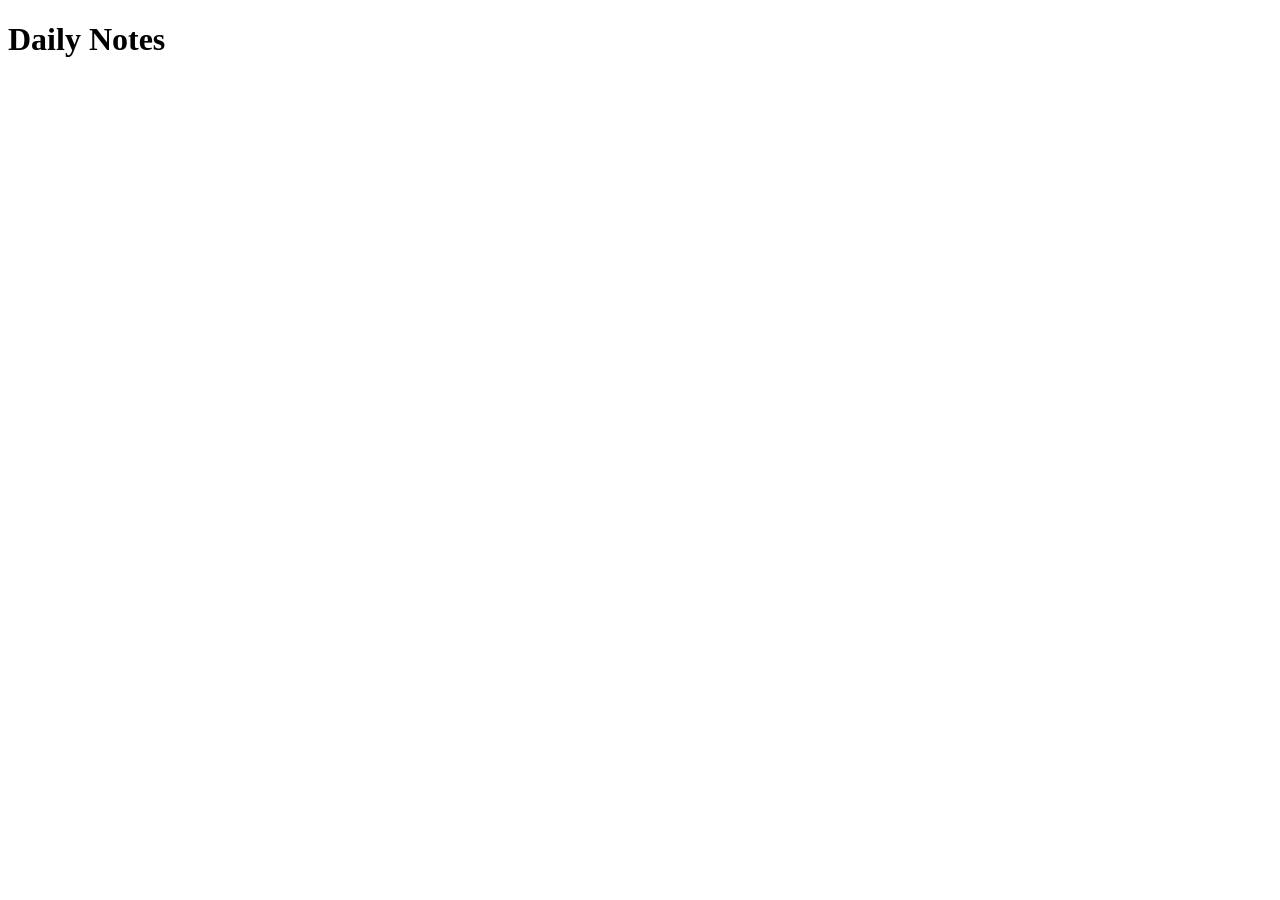
==== index.html @ c2ef5deb "Step 1: project setup and page skeleton" ====
<!DOCTYPE html>
<html lang="en">

<head>
    <meta charset="UTF-8">
    <meta name="viewport" content="width=device-width, initial-scale=1">
    <title>Daily Notes</title>
</head>

<body>
    <h1>Daily Notes</h1>
</body>

</html>
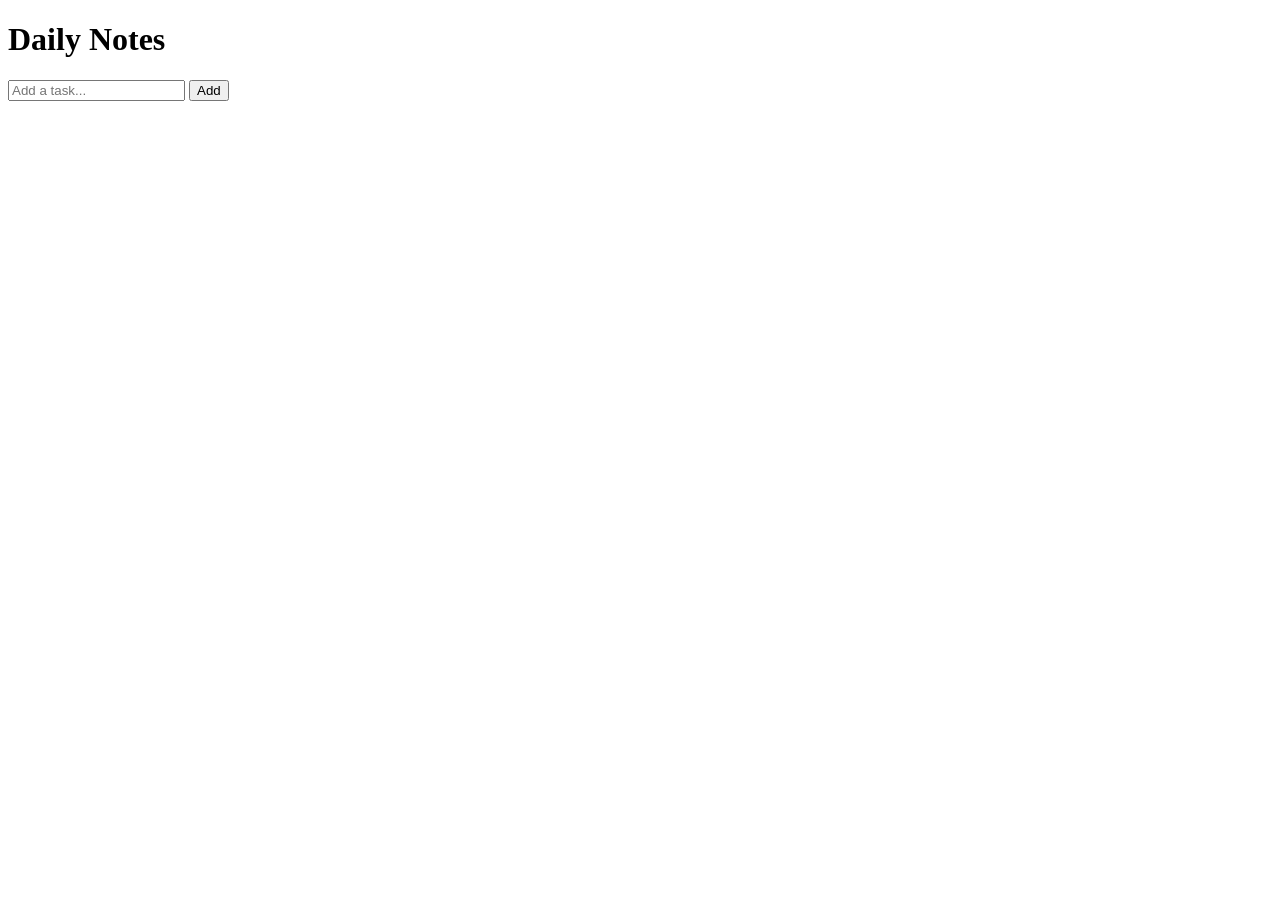
==== commit d6ecf30b: "Step 2: add, tick and save tasks with localStorage" ====
--- a/index.html
+++ b/index.html
@@ -9,6 +9,15 @@
 
 <body>
     <h1>Daily Notes</h1>
+
+    <form id="task-form">
+        <input id="task-input" type="text" placeholder="Add a task..." required>
+        <button type="submit">Add</button>
+    </form>
+
+    <ul id="task-list"></ul>
+
+    <script src="app.js"></script>
 </body>
 
 </html>
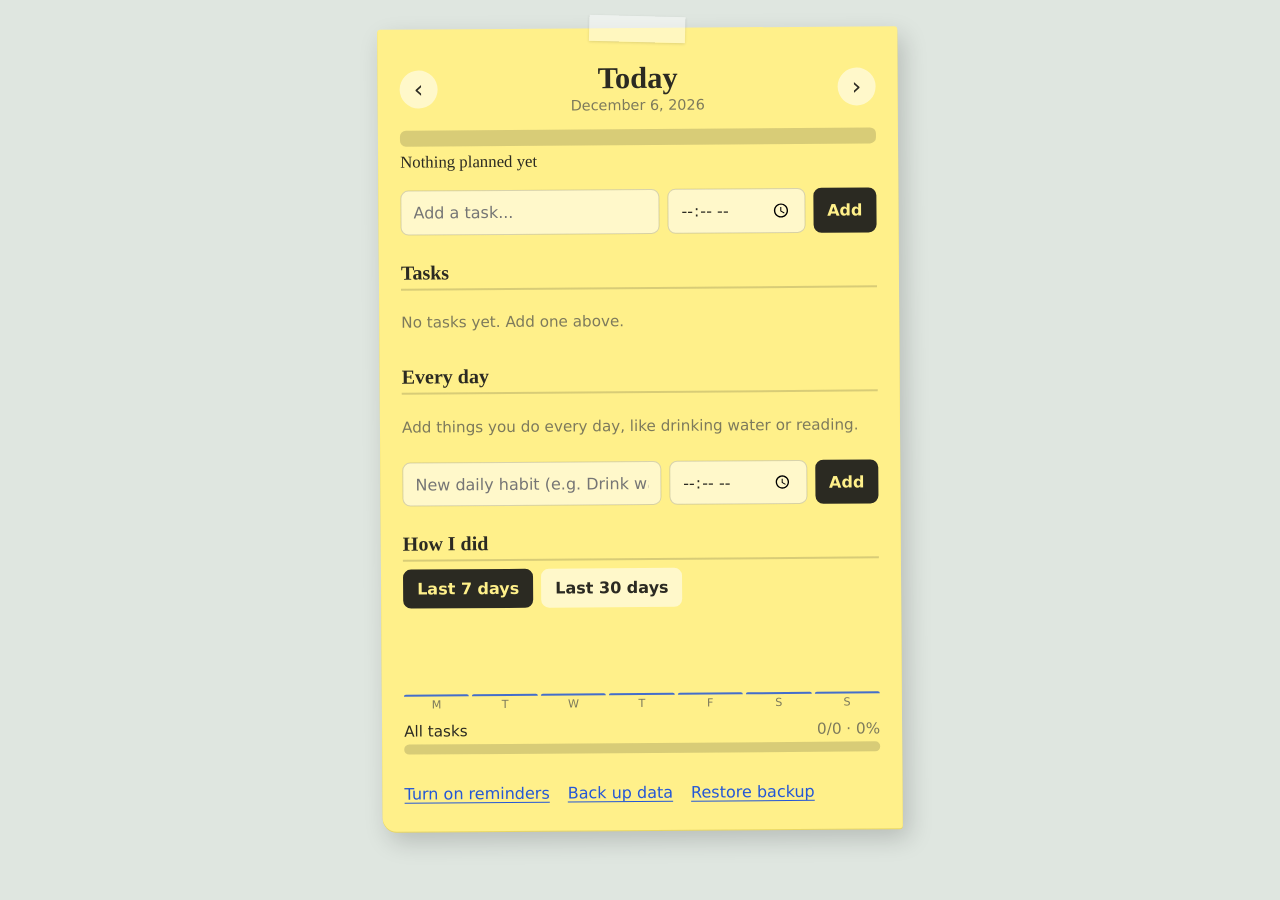
==== commit 31c0c3c5: "Full app: days, habits, reports, reminders, backup, PWA" ====
--- a/index.html
+++ b/index.html
@@ -4,19 +4,75 @@
 <head>
     <meta charset="UTF-8">
     <meta name="viewport" content="width=device-width, initial-scale=1">
+    <meta name="theme-color" content="#fff08a">
     <title>Daily Notes</title>
+    <link rel="manifest" href="manifest.json">
+    <link rel="apple-touch-icon" href="icon-192.png">
+    <link rel="stylesheet" href="style.css">
 </head>
 
 <body>
-    <h1>Daily Notes</h1>
+    <main class="note">
+        <div class="tape"></div>
 
-    <form id="task-form">
-        <input id="task-input" type="text" placeholder="Add a task..." required>
-        <button type="submit">Add</button>
-    </form>
+        <header>
+            <div class="daynav">
+                <button id="prev" class="icon-btn" title="Previous day">&lsaquo;</button>
+                <div class="daytitle">
+                    <h1 id="day-label">Today</h1>
+                    <p id="day-date"></p>
+                </div>
+                <button id="next" class="icon-btn" title="Next day">&rsaquo;</button>
+            </div>
+            <button id="today-btn" class="link" hidden>Back to today</button>
 
-    <ul id="task-list"></ul>
+            <div class="meter big">
+                <div id="bar"></div>
+            </div>
+            <p id="progress-text"></p>
+        </header>
 
+        <form id="task-form" class="add-row">
+            <input id="task-input" type="text" placeholder="Add a task..." autocomplete="off" required>
+            <input id="task-time" type="time" title="Reminder time (optional)">
+            <button type="submit">Add</button>
+        </form>
+
+        <section>
+            <h2>Tasks</h2>
+            <ul id="task-list"></ul>
+            <button id="carry-btn" class="link" hidden></button>
+        </section>
+
+        <section>
+            <h2>Every day</h2>
+            <ul id="habit-list"></ul>
+            <form id="habit-form" class="add-row">
+                <input id="habit-input" type="text" placeholder="New daily habit (e.g. Drink water)" autocomplete="off"
+                    required>
+                <input id="habit-time" type="time" title="Reminder time (optional)">
+                <button type="submit">Add</button>
+            </form>
+        </section>
+
+        <section>
+            <h2>How I did</h2>
+            <div class="tabs">
+                <button data-range="7" class="active">Last 7 days</button>
+                <button data-range="30">Last 30 days</button>
+            </div>
+            <div id="report"></div>
+        </section>
+
+        <footer>
+            <button id="notify-btn" class="link">Turn on reminders</button>
+            <button id="export-btn" class="link">Back up data</button>
+            <button id="import-btn" class="link">Restore backup</button>
+            <input id="import-file" type="file" accept="application/json" hidden>
+        </footer>
+    </main>
+
+    <div id="toast" role="status" hidden></div>
     <script src="app.js"></script>
 </body>
 
--- a/style.css
+++ b/style.css
@@ -0,0 +1,359 @@
+:root {
+    --desk: #dfe6e0;
+    --note: #fff08a;
+    --note-edge: #e9d764;
+    --ink: #2b2a22;
+    --muted: #7d7a5c;
+    --pen: #2457d6;
+    --line: rgba(43, 42, 34, 0.18);
+    --field: rgba(255, 255, 255, 0.55);
+    --hand: "Segoe Print", "Bradley Hand", "Chalkboard SE", "Comic Sans MS", cursive;
+}
+
+@media (prefers-color-scheme: dark) {
+    :root {
+        --desk: #1b2124;
+        --note: #4b4522;
+        --note-edge: #5d5629;
+        --ink: #f6eeb8;
+        --muted: #b9b07a;
+        --pen: #8fb0ff;
+        --line: rgba(246, 238, 184, 0.2);
+        --field: rgba(0, 0, 0, 0.25);
+    }
+}
+
+* {
+    box-sizing: border-box;
+}
+
+body {
+    margin: 0;
+    min-height: 100vh;
+    background: var(--desk);
+    color: var(--ink);
+    font-family: system-ui, -apple-system, "Segoe UI", Roboto, sans-serif;
+    padding: 28px 14px 48px;
+}
+
+.note {
+    position: relative;
+    max-width: 520px;
+    margin: 0 auto;
+    padding: 34px 22px 22px;
+    background: var(--note);
+    border-radius: 3px 3px 3px 14px;
+    box-shadow: 0 1px 0 var(--note-edge), 6px 10px 24px rgba(0, 0, 0, 0.18);
+    transform: rotate(-0.4deg);
+}
+
+.tape {
+    position: absolute;
+    top: -12px;
+    left: 50%;
+    width: 96px;
+    height: 26px;
+    margin-left: -48px;
+    background: rgba(255, 255, 255, 0.45);
+    transform: rotate(2deg);
+    box-shadow: 0 1px 3px rgba(0, 0, 0, 0.12);
+}
+
+h1,
+h2 {
+    font-family: var(--hand);
+    font-weight: 700;
+    margin: 0;
+}
+
+h1 {
+    font-size: 1.9rem;
+    line-height: 1.1;
+}
+
+h2 {
+    font-size: 1.25rem;
+    margin: 26px 0 8px;
+    padding-bottom: 4px;
+    border-bottom: 2px solid var(--line);
+}
+
+.daynav {
+    display: flex;
+    align-items: center;
+    justify-content: space-between;
+    gap: 8px;
+}
+
+.daytitle {
+    text-align: center;
+    flex: 1;
+}
+
+.daytitle p {
+    margin: 2px 0 0;
+    color: var(--muted);
+    font-size: 0.9rem;
+}
+
+.icon-btn {
+    width: 38px;
+    height: 38px;
+    border: 0;
+    border-radius: 50%;
+    background: var(--field);
+    color: var(--ink);
+    font-size: 1.5rem;
+    line-height: 1;
+    cursor: pointer;
+}
+
+.meter {
+    height: 10px;
+    background: var(--line);
+    border-radius: 6px;
+    overflow: hidden;
+}
+
+.meter.big {
+    height: 16px;
+    margin-top: 16px;
+}
+
+.meter>div {
+    height: 100%;
+    width: 0;
+    background: var(--pen);
+    border-radius: 6px;
+    transition: width 0.35s ease;
+}
+
+#progress-text {
+    margin: 6px 0 0;
+    font-family: var(--hand);
+    font-size: 1.05rem;
+}
+
+.add-row {
+    display: flex;
+    gap: 8px;
+    margin-top: 18px;
+}
+
+.add-row input[type="text"] {
+    flex: 1;
+    min-width: 0;
+}
+
+input[type="text"],
+input[type="time"] {
+    padding: 10px 12px;
+    border: 1px solid var(--line);
+    border-radius: 8px;
+    background: var(--field);
+    color: var(--ink);
+    font: inherit;
+}
+
+button {
+    font: inherit;
+    color: inherit;
+}
+
+.add-row button,
+.tabs button {
+    padding: 10px 14px;
+    border: 0;
+    border-radius: 8px;
+    background: var(--ink);
+    color: var(--note);
+    cursor: pointer;
+    font-weight: 600;
+}
+
+.link {
+    background: none;
+    border: 0;
+    padding: 6px 0;
+    color: var(--pen);
+    cursor: pointer;
+    text-decoration: underline;
+    text-underline-offset: 3px;
+}
+
+ul {
+    list-style: none;
+    margin: 0;
+    padding: 0;
+}
+
+li {
+    display: flex;
+    align-items: center;
+    gap: 10px;
+    padding: 9px 0;
+    border-bottom: 1px dashed var(--line);
+}
+
+li input[type="checkbox"] {
+    width: 20px;
+    height: 20px;
+    accent-color: var(--pen);
+    flex: none;
+}
+
+li .label {
+    flex: 1;
+    word-break: break-word;
+}
+
+li.done .label {
+    text-decoration: line-through;
+    color: var(--muted);
+}
+
+.badge {
+    font-size: 0.8rem;
+    padding: 2px 7px;
+    border-radius: 10px;
+    background: var(--field);
+    color: var(--muted);
+    white-space: nowrap;
+}
+
+.del {
+    border: 0;
+    background: none;
+    color: var(--muted);
+    font-size: 1.2rem;
+    cursor: pointer;
+    padding: 2px 6px;
+}
+
+.empty {
+    color: var(--muted);
+    font-size: 0.95rem;
+    padding: 8px 0;
+}
+
+.tabs {
+    display: flex;
+    gap: 8px;
+    margin-bottom: 12px;
+}
+
+.tabs button {
+    background: var(--field);
+    color: var(--ink);
+}
+
+.tabs button.active {
+    background: var(--ink);
+    color: var(--note);
+}
+
+.row {
+    margin: 12px 0;
+}
+
+.row-top {
+    display: flex;
+    justify-content: space-between;
+    gap: 8px;
+    font-size: 0.95rem;
+    margin-bottom: 4px;
+}
+
+.row-top span:last-child {
+    color: var(--muted);
+    white-space: nowrap;
+}
+
+.chart {
+    display: flex;
+    align-items: stretch;
+    gap: 3px;
+    height: 90px;
+    margin: 8px 0 4px;
+}
+
+.chart .col {
+    flex: 1;
+    display: flex;
+    flex-direction: column;
+    align-items: center;
+}
+
+.chart .barwrap {
+    flex: 1;
+    width: 100%;
+    display: flex;
+    align-items: flex-end;
+}
+
+.chart .bar {
+    width: 100%;
+    background: var(--pen);
+    border-radius: 3px 3px 0 0;
+    min-height: 2px;
+    opacity: 0.85;
+}
+
+.chart small {
+    font-size: 0.7rem;
+    color: var(--muted);
+    margin-top: 2px;
+    height: 12px;
+}
+
+footer {
+    margin-top: 24px;
+    display: flex;
+    flex-wrap: wrap;
+    gap: 4px 18px;
+}
+
+#toast {
+    position: fixed;
+    left: 50%;
+    bottom: 24px;
+    transform: translateX(-50%);
+    max-width: 90%;
+    padding: 12px 18px;
+    background: var(--ink);
+    color: var(--note);
+    border-radius: 10px;
+    box-shadow: 0 6px 20px rgba(0, 0, 0, 0.3);
+    z-index: 10;
+}
+
+button:focus-visible,
+input:focus-visible {
+    outline: 2px solid var(--pen);
+    outline-offset: 2px;
+}
+
+@media (max-width: 480px) {
+    .note {
+        transform: none;
+        padding: 30px 16px 18px;
+    }
+
+    .add-row {
+        flex-wrap: wrap;
+    }
+
+    .add-row input[type="text"] {
+        flex-basis: 100%;
+    }
+
+    .add-row input[type="time"] {
+        flex: 1;
+    }
+}
+
+@media (prefers-reduced-motion: reduce) {
+    .meter>div {
+        transition: none;
+    }
+}
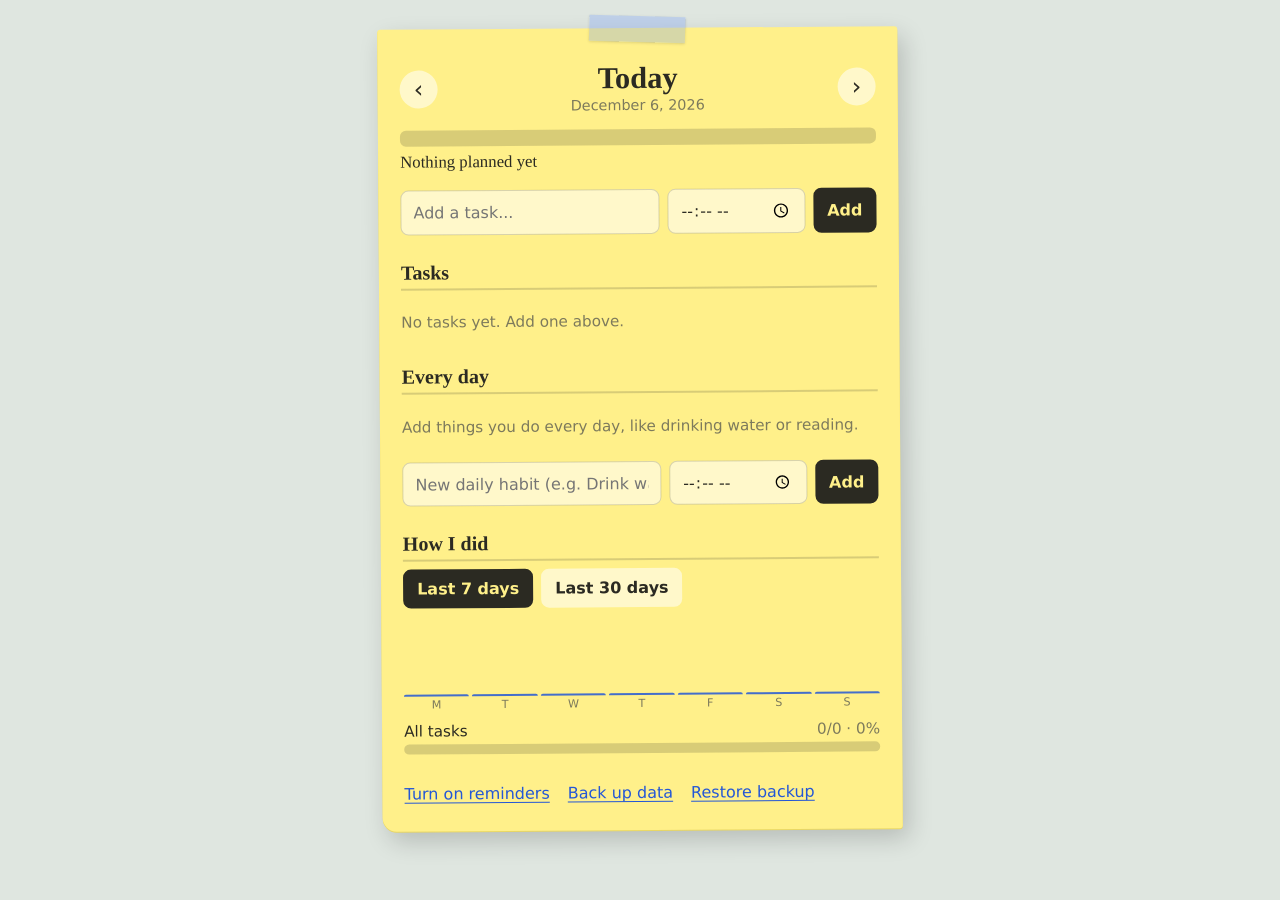
==== commit 758a2122: "Switch to dark blue and black theme" ====
--- a/index.html
+++ b/index.html
@@ -4,7 +4,7 @@
 <head>
     <meta charset="UTF-8">
     <meta name="viewport" content="width=device-width, initial-scale=1">
-    <meta name="theme-color" content="#fff08a">
+    <meta name="theme-color" content="#0f1b33">
     <title>Daily Notes</title>
     <link rel="manifest" href="manifest.json">
     <link rel="apple-touch-icon" href="icon-192.png">
--- a/style.css
+++ b/style.css
@@ -12,14 +12,15 @@
 
 @media (prefers-color-scheme: dark) {
     :root {
-        --desk: #1b2124;
-        --note: #4b4522;
-        --note-edge: #5d5629;
-        --ink: #f6eeb8;
-        --muted: #b9b07a;
-        --pen: #8fb0ff;
-        --line: rgba(246, 238, 184, 0.2);
-        --field: rgba(0, 0, 0, 0.25);
+        --desk: #07090d;
+        --note: #0f1b33;
+        --note-edge: #1a2a4d;
+        --ink: #e6ecf7;
+        --muted: #8fa0bf;
+        --pen: #5b8cff;
+        --line: rgba(230, 236, 247, 0.16);
+        --field: rgba(255, 255, 255, 0.06);
+        --hand: "Segoe Print", "Bradley Hand", "Chalkboard SE", "Comic Sans MS", cursive;
     }
 }
 
@@ -54,7 +55,7 @@
     width: 96px;
     height: 26px;
     margin-left: -48px;
-    background: rgba(255, 255, 255, 0.45);
+    background: rgba(91, 140, 255, 0.25);
     transform: rotate(2deg);
     box-shadow: 0 1px 3px rgba(0, 0, 0, 0.12);
 }
